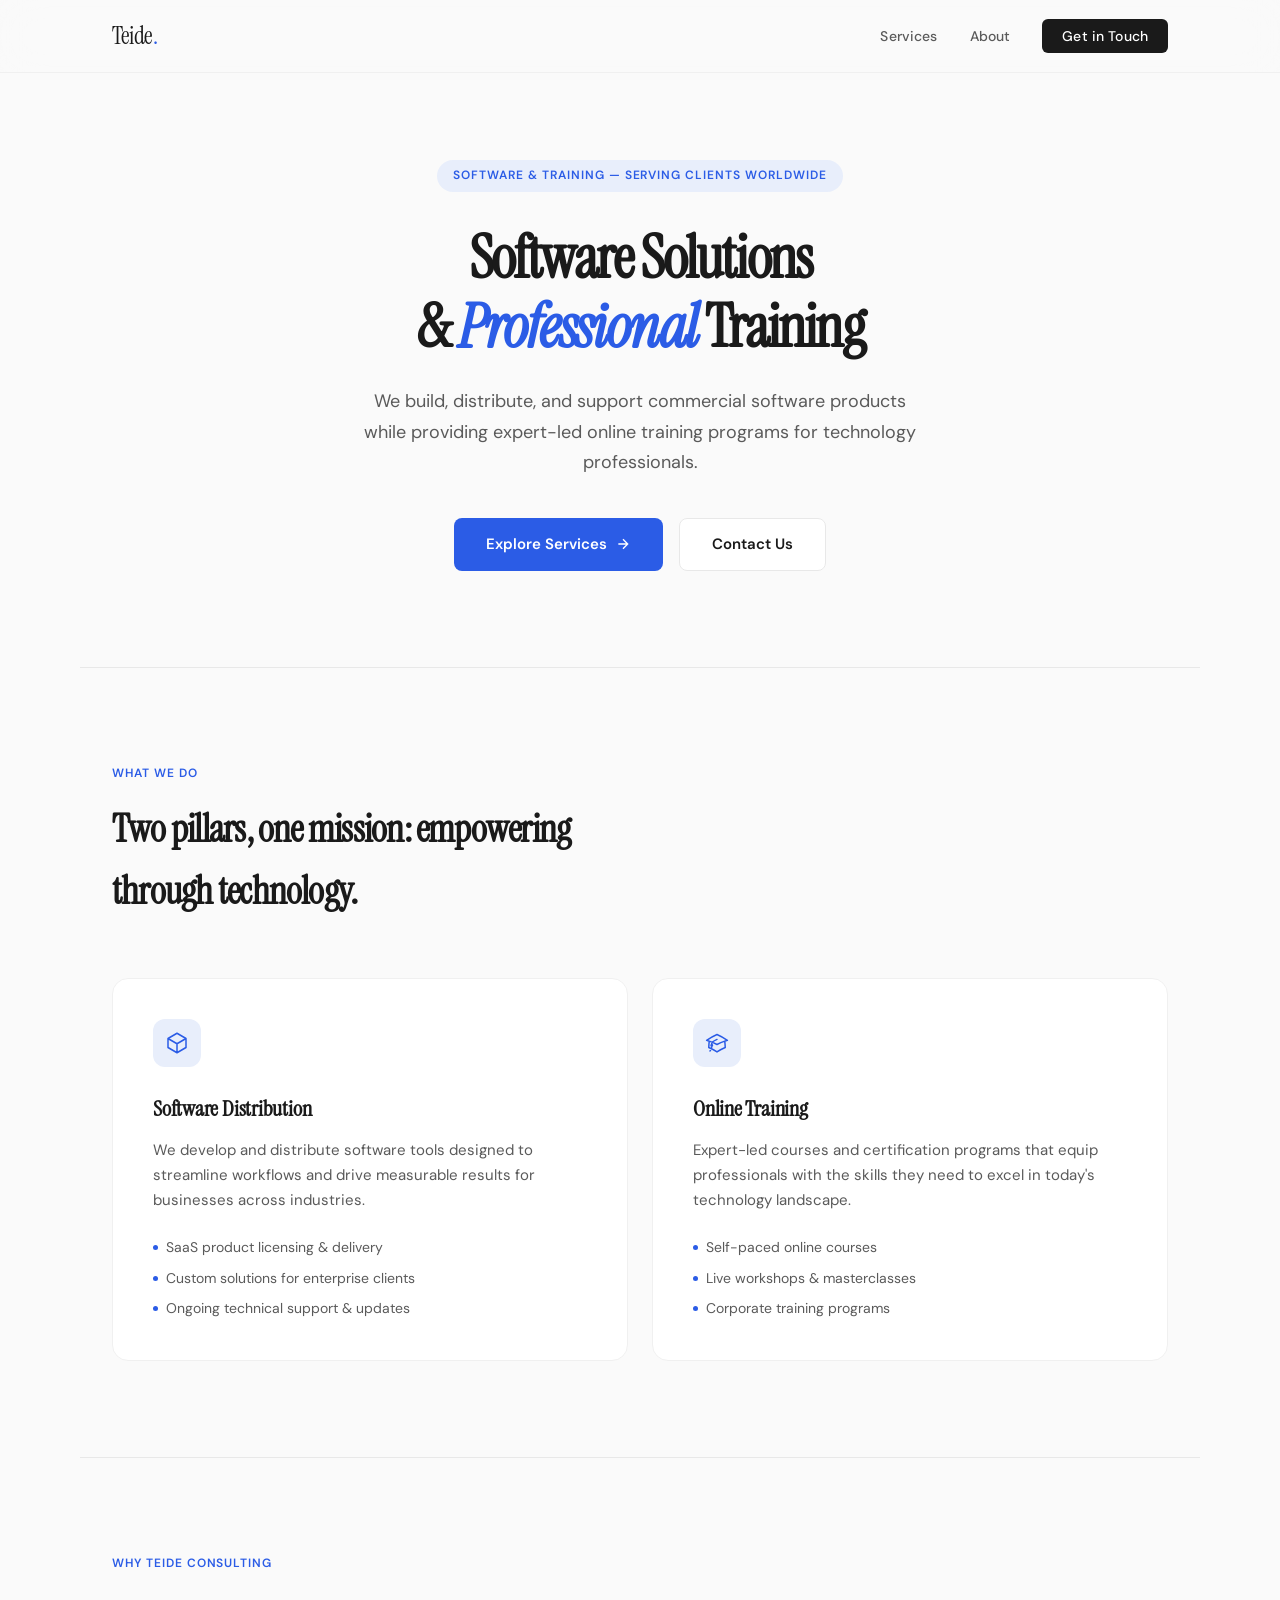
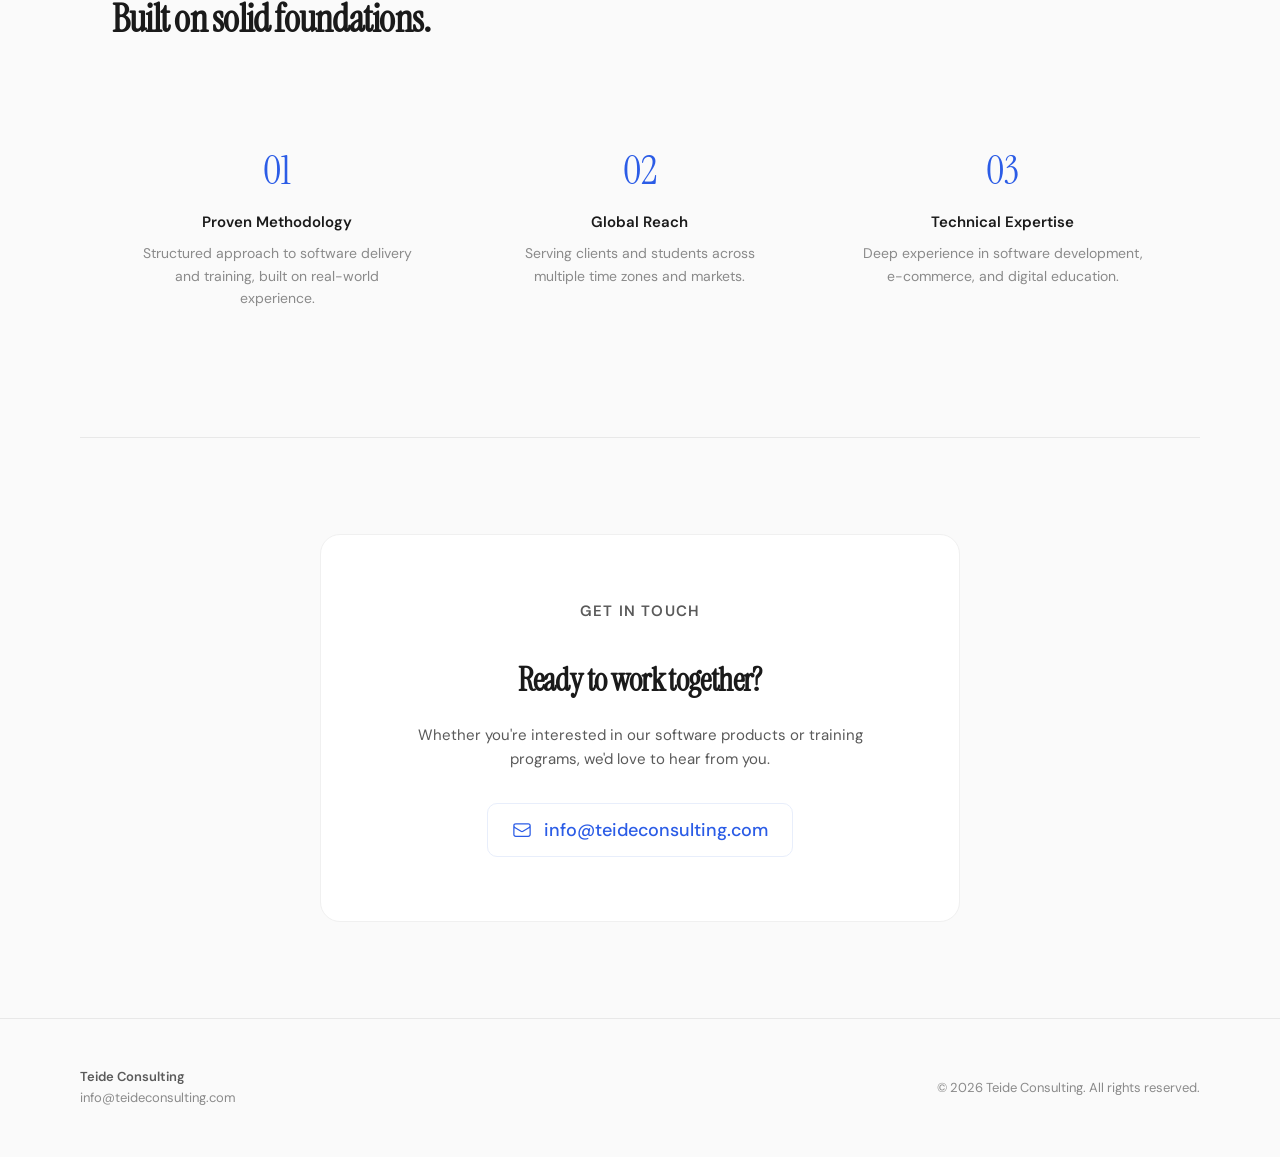
==== index.html @ 9c296a3b "Initial commit: Teide Consulting homepage" ====
<!DOCTYPE html>
<html lang="en">
<head>
  <meta charset="UTF-8">
  <meta name="viewport" content="width=device-width, initial-scale=1.0">
  <title>Teide Consulting — Software & Training Solutions</title>
  <meta name="description" content="Teide Consulting delivers commercial software solutions and professional online training programs for technology professionals worldwide.">
  <link rel="preconnect" href="https://fonts.googleapis.com">
  <link rel="preconnect" href="https://fonts.gstatic.com" crossorigin>
  <link href="https://fonts.googleapis.com/css2?family=DM+Sans:ital,opsz,wght@0,9..40,300;0,9..40,400;0,9..40,500;0,9..40,600;0,9..40,700;1,9..40,400&family=Instrument+Serif:ital@0;1&display=swap" rel="stylesheet">
  <style>
    :root {
      --color-bg: #FAFAFA;
      --color-surface: #FFFFFF;
      --color-text: #1A1A1A;
      --color-text-secondary: #5A5A5A;
      --color-text-muted: #8A8A8A;
      --color-accent: #2B5CE6;
      --color-accent-light: #E8EEFB;
      --color-border: #E8E8E8;
      --color-border-light: #F0F0F0;
      --font-display: 'Instrument Serif', Georgia, serif;
      --font-body: 'DM Sans', system-ui, sans-serif;
    }

    *, *::before, *::after { margin: 0; padding: 0; box-sizing: border-box; }

    html { scroll-behavior: smooth; }

    body {
      font-family: var(--font-body);
      color: var(--color-text);
      background: var(--color-bg);
      line-height: 1.6;
      -webkit-font-smoothing: antialiased;
    }

    /* ── NAV ── */
    nav {
      position: fixed;
      top: 0;
      left: 0;
      right: 0;
      z-index: 100;
      background: rgba(250, 250, 250, 0.85);
      backdrop-filter: blur(20px);
      -webkit-backdrop-filter: blur(20px);
      border-bottom: 1px solid var(--color-border-light);
    }

    .nav-inner {
      max-width: 1120px;
      margin: 0 auto;
      padding: 0 2rem;
      height: 72px;
      display: flex;
      align-items: center;
      justify-content: space-between;
    }

    .logo {
      font-family: var(--font-display);
      font-size: 1.5rem;
      letter-spacing: -0.02em;
      color: var(--color-text);
      text-decoration: none;
    }

    .logo span {
      color: var(--color-accent);
    }

    .nav-links {
      display: flex;
      gap: 2rem;
      list-style: none;
      align-items: center;
    }

    .nav-links a {
      font-size: 0.875rem;
      font-weight: 500;
      color: var(--color-text-secondary);
      text-decoration: none;
      letter-spacing: 0.01em;
      transition: color 0.2s;
    }

    .nav-links a:hover { color: var(--color-text); }

    .nav-cta {
      font-size: 0.875rem !important;
      font-weight: 500 !important;
      color: var(--color-surface) !important;
      background: var(--color-text);
      padding: 0.5rem 1.25rem;
      border-radius: 6px;
      transition: background 0.2s !important;
    }

    .nav-cta:hover { background: var(--color-accent) !important; color: #fff !important; }

    /* ── HERO ── */
    .hero {
      padding: 10rem 2rem 6rem;
      text-align: center;
      max-width: 800px;
      margin: 0 auto;
    }

    .hero-tag {
      display: inline-block;
      font-size: 0.75rem;
      font-weight: 600;
      letter-spacing: 0.08em;
      text-transform: uppercase;
      color: var(--color-accent);
      background: var(--color-accent-light);
      padding: 0.4rem 1rem;
      border-radius: 100px;
      margin-bottom: 2rem;
    }

    .hero h1 {
      font-family: var(--font-display);
      font-size: clamp(2.5rem, 5vw, 3.75rem);
      line-height: 1.15;
      letter-spacing: -0.03em;
      margin-bottom: 1.5rem;
      color: var(--color-text);
    }

    .hero h1 em {
      font-style: italic;
      color: var(--color-accent);
    }

    .hero p {
      font-size: 1.125rem;
      color: var(--color-text-secondary);
      max-width: 560px;
      margin: 0 auto 2.5rem;
      line-height: 1.7;
    }

    .hero-actions {
      display: flex;
      gap: 1rem;
      justify-content: center;
      flex-wrap: wrap;
    }

    .btn-primary {
      display: inline-flex;
      align-items: center;
      gap: 0.5rem;
      background: var(--color-accent);
      color: #fff;
      padding: 0.85rem 2rem;
      border-radius: 8px;
      font-size: 0.9375rem;
      font-weight: 600;
      text-decoration: none;
      transition: all 0.2s;
      border: none;
      cursor: pointer;
    }

    .btn-primary:hover { background: #1E47C2; transform: translateY(-1px); box-shadow: 0 4px 12px rgba(43, 92, 230, 0.3); }

    .btn-secondary {
      display: inline-flex;
      align-items: center;
      gap: 0.5rem;
      background: var(--color-surface);
      color: var(--color-text);
      padding: 0.85rem 2rem;
      border-radius: 8px;
      font-size: 0.9375rem;
      font-weight: 600;
      text-decoration: none;
      border: 1px solid var(--color-border);
      transition: all 0.2s;
    }

    .btn-secondary:hover { border-color: var(--color-text); transform: translateY(-1px); }

    /* ── DIVIDER ── */
    .divider {
      max-width: 1120px;
      margin: 0 auto;
      height: 1px;
      background: var(--color-border);
    }

    /* ── SERVICES ── */
    .services {
      max-width: 1120px;
      margin: 0 auto;
      padding: 6rem 2rem;
    }

    .section-label {
      font-size: 0.75rem;
      font-weight: 600;
      letter-spacing: 0.08em;
      text-transform: uppercase;
      color: var(--color-accent);
      margin-bottom: 1rem;
    }

    .section-title {
      font-family: var(--font-display);
      font-size: clamp(1.75rem, 3vw, 2.5rem);
      letter-spacing: -0.02em;
      margin-bottom: 3.5rem;
      max-width: 500px;
    }

    .services-grid {
      display: grid;
      grid-template-columns: repeat(2, 1fr);
      gap: 1.5rem;
    }

    .service-card {
      background: var(--color-surface);
      border: 1px solid var(--color-border-light);
      border-radius: 16px;
      padding: 2.5rem;
      transition: all 0.3s ease;
      position: relative;
      overflow: hidden;
    }

    .service-card::before {
      content: '';
      position: absolute;
      top: 0;
      left: 0;
      right: 0;
      height: 3px;
      background: var(--color-accent);
      opacity: 0;
      transition: opacity 0.3s;
    }

    .service-card:hover {
      border-color: var(--color-border);
      box-shadow: 0 8px 30px rgba(0,0,0,0.04);
      transform: translateY(-2px);
    }

    .service-card:hover::before { opacity: 1; }

    .service-icon {
      width: 48px;
      height: 48px;
      border-radius: 12px;
      background: var(--color-accent-light);
      display: flex;
      align-items: center;
      justify-content: center;
      margin-bottom: 1.5rem;
    }

    .service-icon svg {
      width: 24px;
      height: 24px;
      color: var(--color-accent);
    }

    .service-card h3 {
      font-family: var(--font-display);
      font-size: 1.375rem;
      margin-bottom: 0.75rem;
      letter-spacing: -0.01em;
    }

    .service-card p {
      color: var(--color-text-secondary);
      font-size: 0.9375rem;
      line-height: 1.65;
    }

    .service-features {
      margin-top: 1.5rem;
      display: flex;
      flex-direction: column;
      gap: 0.5rem;
    }

    .service-features li {
      list-style: none;
      font-size: 0.875rem;
      color: var(--color-text-secondary);
      display: flex;
      align-items: center;
      gap: 0.5rem;
    }

    .service-features li::before {
      content: '';
      width: 5px;
      height: 5px;
      border-radius: 50%;
      background: var(--color-accent);
      flex-shrink: 0;
    }

    /* ── WHY SECTION ── */
    .why {
      max-width: 1120px;
      margin: 0 auto;
      padding: 6rem 2rem;
    }

    .why-grid {
      display: grid;
      grid-template-columns: repeat(3, 1fr);
      gap: 2rem;
    }

    .why-item {
      text-align: center;
      padding: 2rem 1.5rem;
    }

    .why-number {
      font-family: var(--font-display);
      font-size: 2.5rem;
      color: var(--color-accent);
      margin-bottom: 0.5rem;
    }

    .why-item h3 {
      font-size: 0.9375rem;
      font-weight: 600;
      margin-bottom: 0.5rem;
    }

    .why-item p {
      font-size: 0.875rem;
      color: var(--color-text-muted);
      line-height: 1.6;
    }

    /* ── CONTACT ── */
    .contact {
      max-width: 1120px;
      margin: 0 auto;
      padding: 6rem 2rem;
    }

    .contact-box {
      background: var(--color-surface);
      border: 1px solid var(--color-border-light);
      border-radius: 20px;
      padding: 4rem;
      text-align: center;
      max-width: 640px;
      margin: 0 auto;
    }

    .contact-box h2 {
      font-family: var(--font-display);
      font-size: clamp(1.5rem, 3vw, 2rem);
      letter-spacing: -0.02em;
      margin-bottom: 1rem;
    }

    .contact-box p {
      color: var(--color-text-secondary);
      margin-bottom: 2rem;
      font-size: 0.9375rem;
    }

    .contact-email {
      display: inline-flex;
      align-items: center;
      gap: 0.75rem;
      font-size: 1.125rem;
      font-weight: 500;
      color: var(--color-accent);
      text-decoration: none;
      padding: 0.75rem 1.5rem;
      border: 1px solid var(--color-accent-light);
      border-radius: 10px;
      transition: all 0.2s;
    }

    .contact-email:hover {
      background: var(--color-accent-light);
    }

    /* ── FOOTER ── */
    footer {
      border-top: 1px solid var(--color-border);
      padding: 3rem 2rem;
    }

    .footer-inner {
      max-width: 1120px;
      margin: 0 auto;
      display: flex;
      justify-content: space-between;
      align-items: center;
      flex-wrap: wrap;
      gap: 1rem;
    }

    .footer-left p {
      font-size: 0.8125rem;
      color: var(--color-text-muted);
    }

    .footer-left .company-name {
      font-weight: 600;
      color: var(--color-text-secondary);
    }

    .footer-right {
      font-size: 0.8125rem;
      color: var(--color-text-muted);
    }

    /* ── MOBILE ── */
    .mobile-toggle {
      display: none;
      background: none;
      border: none;
      cursor: pointer;
      padding: 0.5rem;
    }

    .mobile-toggle span {
      display: block;
      width: 20px;
      height: 2px;
      background: var(--color-text);
      margin: 4px 0;
      transition: all 0.3s;
    }

    @media (max-width: 768px) {
      .mobile-toggle { display: block; }

      .nav-links {
        display: none;
        position: absolute;
        top: 72px;
        left: 0;
        right: 0;
        background: var(--color-bg);
        border-bottom: 1px solid var(--color-border);
        flex-direction: column;
        padding: 1.5rem 2rem;
        gap: 1.25rem;
      }

      .nav-links.open { display: flex; }

      .hero { padding: 8rem 1.5rem 4rem; }

      .services-grid { grid-template-columns: 1fr; }

      .why-grid { grid-template-columns: 1fr; gap: 0; }

      .contact-box { padding: 2.5rem 1.5rem; }

      .footer-inner { flex-direction: column; text-align: center; }
    }

    /* ── ANIMATIONS ── */
    @keyframes fadeUp {
      from { opacity: 0; transform: translateY(20px); }
      to { opacity: 1; transform: translateY(0); }
    }

    .hero-tag, .hero h1, .hero p, .hero-actions {
      animation: fadeUp 0.6s ease-out both;
    }

    .hero h1 { animation-delay: 0.1s; }
    .hero p { animation-delay: 0.2s; }
    .hero-actions { animation-delay: 0.3s; }
  </style>
</head>
<body>
  <!-- NAV -->
  <nav>
    <div class="nav-inner">
      <a href="#" class="logo">Teide<span>.</span></a>
      <button class="mobile-toggle" onclick="document.querySelector('.nav-links').classList.toggle('open')" aria-label="Toggle menu">
        <span></span><span></span><span></span>
      </button>
      <ul class="nav-links">
        <li><a href="#services">Services</a></li>
        <li><a href="#about">About</a></li>
        <li><a href="#contact" class="nav-cta">Get in Touch</a></li>
      </ul>
    </div>
  </nav>

  <!-- HERO -->
  <section class="hero">
    <div class="hero-tag">Software & Training — Serving Clients Worldwide</div>
    <h1>Software Solutions<br>& <em>Professional</em> Training</h1>
    <p>We build, distribute, and support commercial software products while providing expert-led online training programs for technology professionals.</p>
    <div class="hero-actions">
      <a href="#services" class="btn-primary">
        Explore Services
        <svg width="16" height="16" fill="none" viewBox="0 0 24 24" stroke="currentColor" stroke-width="2"><path d="M5 12h14M12 5l7 7-7 7"/></svg>
      </a>
      <a href="#contact" class="btn-secondary">Contact Us</a>
    </div>
  </section>

  <div class="divider"></div>

  <!-- SERVICES -->
  <section class="services" id="services">
    <p class="section-label">What We Do</p>
    <h2 class="section-title">Two pillars, one mission: empowering through technology.</h2>
    <div class="services-grid">
      <div class="service-card">
        <div class="service-icon">
          <svg fill="none" viewBox="0 0 24 24" stroke="currentColor" stroke-width="1.5"><path stroke-linecap="round" stroke-linejoin="round" d="m21 7.5-9-5.25L3 7.5m18 0-9 5.25m9-5.25v9l-9 5.25M3 7.5l9 5.25M3 7.5v9l9 5.25m0-9v9"/></svg>
        </div>
        <h3>Software Distribution</h3>
        <p>We develop and distribute software tools designed to streamline workflows and drive measurable results for businesses across industries.</p>
        <ul class="service-features">
          <li>SaaS product licensing & delivery</li>
          <li>Custom solutions for enterprise clients</li>
          <li>Ongoing technical support & updates</li>
        </ul>
      </div>
      <div class="service-card">
        <div class="service-icon">
          <svg fill="none" viewBox="0 0 24 24" stroke="currentColor" stroke-width="1.5"><path stroke-linecap="round" stroke-linejoin="round" d="M4.26 10.147a60.438 60.438 0 0 0-.491 6.347A48.62 48.62 0 0 1 12 20.904a48.62 48.62 0 0 1 8.232-4.41 60.46 60.46 0 0 0-.491-6.347m-15.482 0a50.636 50.636 0 0 0-2.658-.813A59.906 59.906 0 0 1 12 3.493a59.903 59.903 0 0 1 10.399 5.84c-.896.248-1.783.52-2.658.814m-15.482 0A50.717 50.717 0 0 1 12 13.489a50.702 50.702 0 0 1 7.74-3.342M6.75 15a.75.75 0 1 0 0-1.5.75.75 0 0 0 0 1.5Zm0 0v-3.675A55.378 55.378 0 0 1 12 8.443m-7.007 11.55A5.981 5.981 0 0 0 6.75 15.75v-1.5"/></svg>
        </div>
        <h3>Online Training</h3>
        <p>Expert-led courses and certification programs that equip professionals with the skills they need to excel in today's technology landscape.</p>
        <ul class="service-features">
          <li>Self-paced online courses</li>
          <li>Live workshops & masterclasses</li>
          <li>Corporate training programs</li>
        </ul>
      </div>
    </div>
  </section>

  <div class="divider"></div>

  <!-- WHY -->
  <section class="why" id="about">
    <p class="section-label">Why Teide Consulting</p>
    <h2 class="section-title">Built on solid foundations.</h2>
    <div class="why-grid">
      <div class="why-item">
        <div class="why-number">01</div>
        <h3>Proven Methodology</h3>
        <p>Structured approach to software delivery and training, built on real-world experience.</p>
      </div>
      <div class="why-item">
        <div class="why-number">02</div>
        <h3>Global Reach</h3>
        <p>Serving clients and students across multiple time zones and markets.</p>
      </div>
      <div class="why-item">
        <div class="why-number">03</div>
        <h3>Technical Expertise</h3>
        <p>Deep experience in software development, e-commerce, and digital education.</p>
      </div>
    </div>
  </section>

  <div class="divider"></div>

  <!-- CONTACT -->
  <section class="contact" id="contact">
    <div class="contact-box">
      <p class="section-label">Get in Touch</p>
      <h2>Ready to work together?</h2>
      <p>Whether you're interested in our software products or training programs, we'd love to hear from you.</p>
      <a href="mailto:info@teideconsulting.com" class="contact-email">
        <svg width="20" height="20" fill="none" viewBox="0 0 24 24" stroke="currentColor" stroke-width="1.5"><path stroke-linecap="round" stroke-linejoin="round" d="M21.75 6.75v10.5a2.25 2.25 0 0 1-2.25 2.25h-15a2.25 2.25 0 0 1-2.25-2.25V6.75m19.5 0A2.25 2.25 0 0 0 19.5 4.5h-15a2.25 2.25 0 0 0-2.25 2.25m19.5 0v.243a2.25 2.25 0 0 1-1.07 1.916l-7.5 4.615a2.25 2.25 0 0 1-2.36 0L3.32 8.91a2.25 2.25 0 0 1-1.07-1.916V6.75"/></svg>
        info@teideconsulting.com
      </a>
    </div>
  </section>

  <!-- FOOTER -->
  <footer>
    <div class="footer-inner">
      <div class="footer-left">
        <p><span class="company-name">Teide Consulting</span></p>
        <p>info@teideconsulting.com</p>
      </div>
      <div class="footer-right">
        <p>&copy; 2026 Teide Consulting. All rights reserved.</p>
      </div>
    </div>
  </footer>
</body>
</html>
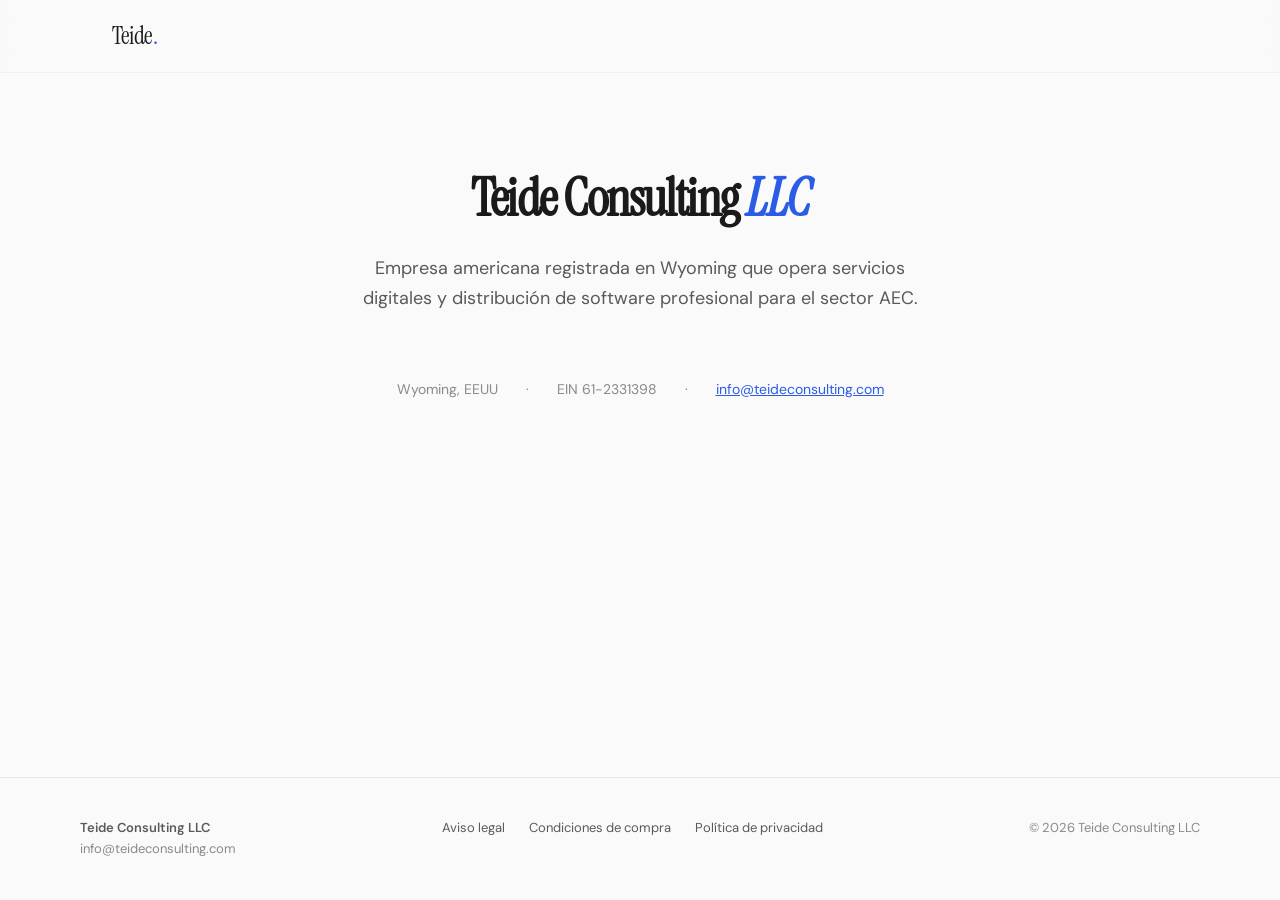
==== commit ee8ecdf2: "Borrador: portada en español, página «lee antes de continuar» y texto de pagar por transferencia Tra" ====
--- a/index.html
+++ b/index.html
@@ -1,604 +1,51 @@
 <!DOCTYPE html>
-<html lang="en">
+<html lang="es">
 <head>
   <meta charset="UTF-8">
   <meta name="viewport" content="width=device-width, initial-scale=1.0">
-  <title>Teide Consulting — Software & Training Solutions</title>
-  <meta name="description" content="Teide Consulting delivers commercial software solutions and professional online training programs for technology professionals worldwide.">
+  <title>Teide Consulting LLC</title>
+  <meta name="description" content="Teide Consulting LLC es una empresa americana registrada en Wyoming que opera servicios digitales y distribución de software profesional para el sector AEC.">
   <link rel="preconnect" href="https://fonts.googleapis.com">
   <link rel="preconnect" href="https://fonts.gstatic.com" crossorigin>
   <link href="https://fonts.googleapis.com/css2?family=DM+Sans:ital,opsz,wght@0,9..40,300;0,9..40,400;0,9..40,500;0,9..40,600;0,9..40,700;1,9..40,400&family=Instrument+Serif:ital@0;1&display=swap" rel="stylesheet">
+  <link rel="stylesheet" href="/styles.css">
   <style>
-    :root {
-      --color-bg: #FAFAFA;
-      --color-surface: #FFFFFF;
-      --color-text: #1A1A1A;
-      --color-text-secondary: #5A5A5A;
-      --color-text-muted: #8A8A8A;
-      --color-accent: #2B5CE6;
-      --color-accent-light: #E8EEFB;
-      --color-border: #E8E8E8;
-      --color-border-light: #F0F0F0;
-      --font-display: 'Instrument Serif', Georgia, serif;
-      --font-body: 'DM Sans', system-ui, sans-serif;
-    }
-
-    *, *::before, *::after { margin: 0; padding: 0; box-sizing: border-box; }
-
-    html { scroll-behavior: smooth; }
-
-    body {
-      font-family: var(--font-body);
-      color: var(--color-text);
-      background: var(--color-bg);
-      line-height: 1.6;
-      -webkit-font-smoothing: antialiased;
-    }
-
-    /* ── NAV ── */
-    nav {
-      position: fixed;
-      top: 0;
-      left: 0;
-      right: 0;
-      z-index: 100;
-      background: rgba(250, 250, 250, 0.85);
-      backdrop-filter: blur(20px);
-      -webkit-backdrop-filter: blur(20px);
-      border-bottom: 1px solid var(--color-border-light);
-    }
-
-    .nav-inner {
-      max-width: 1120px;
-      margin: 0 auto;
-      padding: 0 2rem;
-      height: 72px;
-      display: flex;
-      align-items: center;
-      justify-content: space-between;
-    }
-
-    .logo {
-      font-family: var(--font-display);
-      font-size: 1.5rem;
-      letter-spacing: -0.02em;
-      color: var(--color-text);
-      text-decoration: none;
-    }
-
-    .logo span {
-      color: var(--color-accent);
-    }
-
-    .nav-links {
-      display: flex;
-      gap: 2rem;
-      list-style: none;
-      align-items: center;
-    }
-
-    .nav-links a {
-      font-size: 0.875rem;
-      font-weight: 500;
-      color: var(--color-text-secondary);
-      text-decoration: none;
-      letter-spacing: 0.01em;
-      transition: color 0.2s;
-    }
-
-    .nav-links a:hover { color: var(--color-text); }
-
-    .nav-cta {
-      font-size: 0.875rem !important;
-      font-weight: 500 !important;
-      color: var(--color-surface) !important;
-      background: var(--color-text);
-      padding: 0.5rem 1.25rem;
-      border-radius: 6px;
-      transition: background 0.2s !important;
-    }
-
-    .nav-cta:hover { background: var(--color-accent) !important; color: #fff !important; }
-
-    /* ── HERO ── */
-    .hero {
-      padding: 10rem 2rem 6rem;
-      text-align: center;
-      max-width: 800px;
-      margin: 0 auto;
-    }
-
-    .hero-tag {
-      display: inline-block;
-      font-size: 0.75rem;
-      font-weight: 600;
-      letter-spacing: 0.08em;
-      text-transform: uppercase;
-      color: var(--color-accent);
-      background: var(--color-accent-light);
-      padding: 0.4rem 1rem;
-      border-radius: 100px;
-      margin-bottom: 2rem;
-    }
-
-    .hero h1 {
-      font-family: var(--font-display);
-      font-size: clamp(2.5rem, 5vw, 3.75rem);
-      line-height: 1.15;
-      letter-spacing: -0.03em;
-      margin-bottom: 1.5rem;
-      color: var(--color-text);
-    }
-
-    .hero h1 em {
-      font-style: italic;
-      color: var(--color-accent);
-    }
-
-    .hero p {
-      font-size: 1.125rem;
-      color: var(--color-text-secondary);
-      max-width: 560px;
-      margin: 0 auto 2.5rem;
-      line-height: 1.7;
-    }
-
-    .hero-actions {
-      display: flex;
-      gap: 1rem;
-      justify-content: center;
-      flex-wrap: wrap;
-    }
-
-    .btn-primary {
-      display: inline-flex;
-      align-items: center;
-      gap: 0.5rem;
-      background: var(--color-accent);
-      color: #fff;
-      padding: 0.85rem 2rem;
-      border-radius: 8px;
-      font-size: 0.9375rem;
-      font-weight: 600;
-      text-decoration: none;
-      transition: all 0.2s;
-      border: none;
-      cursor: pointer;
-    }
-
-    .btn-primary:hover { background: #1E47C2; transform: translateY(-1px); box-shadow: 0 4px 12px rgba(43, 92, 230, 0.3); }
-
-    .btn-secondary {
-      display: inline-flex;
-      align-items: center;
-      gap: 0.5rem;
-      background: var(--color-surface);
-      color: var(--color-text);
-      padding: 0.85rem 2rem;
-      border-radius: 8px;
-      font-size: 0.9375rem;
-      font-weight: 600;
-      text-decoration: none;
-      border: 1px solid var(--color-border);
-      transition: all 0.2s;
-    }
-
-    .btn-secondary:hover { border-color: var(--color-text); transform: translateY(-1px); }
-
-    /* ── DIVIDER ── */
-    .divider {
-      max-width: 1120px;
-      margin: 0 auto;
-      height: 1px;
-      background: var(--color-border);
-    }
-
-    /* ── SERVICES ── */
-    .services {
-      max-width: 1120px;
-      margin: 0 auto;
-      padding: 6rem 2rem;
-    }
-
-    .section-label {
-      font-size: 0.75rem;
-      font-weight: 600;
-      letter-spacing: 0.08em;
-      text-transform: uppercase;
-      color: var(--color-accent);
-      margin-bottom: 1rem;
-    }
-
-    .section-title {
-      font-family: var(--font-display);
-      font-size: clamp(1.75rem, 3vw, 2.5rem);
-      letter-spacing: -0.02em;
-      margin-bottom: 3.5rem;
-      max-width: 500px;
-    }
-
-    .services-grid {
-      display: grid;
-      grid-template-columns: repeat(2, 1fr);
-      gap: 1.5rem;
-    }
-
-    .service-card {
-      background: var(--color-surface);
-      border: 1px solid var(--color-border-light);
-      border-radius: 16px;
-      padding: 2.5rem;
-      transition: all 0.3s ease;
-      position: relative;
-      overflow: hidden;
-    }
-
-    .service-card::before {
-      content: '';
-      position: absolute;
-      top: 0;
-      left: 0;
-      right: 0;
-      height: 3px;
-      background: var(--color-accent);
-      opacity: 0;
-      transition: opacity 0.3s;
-    }
-
-    .service-card:hover {
-      border-color: var(--color-border);
-      box-shadow: 0 8px 30px rgba(0,0,0,0.04);
-      transform: translateY(-2px);
-    }
-
-    .service-card:hover::before { opacity: 1; }
-
-    .service-icon {
-      width: 48px;
-      height: 48px;
-      border-radius: 12px;
-      background: var(--color-accent-light);
-      display: flex;
-      align-items: center;
-      justify-content: center;
-      margin-bottom: 1.5rem;
-    }
-
-    .service-icon svg {
-      width: 24px;
-      height: 24px;
-      color: var(--color-accent);
-    }
-
-    .service-card h3 {
-      font-family: var(--font-display);
-      font-size: 1.375rem;
-      margin-bottom: 0.75rem;
-      letter-spacing: -0.01em;
-    }
-
-    .service-card p {
-      color: var(--color-text-secondary);
-      font-size: 0.9375rem;
-      line-height: 1.65;
-    }
-
-    .service-features {
-      margin-top: 1.5rem;
-      display: flex;
-      flex-direction: column;
-      gap: 0.5rem;
-    }
-
-    .service-features li {
-      list-style: none;
-      font-size: 0.875rem;
-      color: var(--color-text-secondary);
-      display: flex;
-      align-items: center;
-      gap: 0.5rem;
-    }
-
-    .service-features li::before {
-      content: '';
-      width: 5px;
-      height: 5px;
-      border-radius: 50%;
-      background: var(--color-accent);
-      flex-shrink: 0;
-    }
-
-    /* ── WHY SECTION ── */
-    .why {
-      max-width: 1120px;
-      margin: 0 auto;
-      padding: 6rem 2rem;
-    }
-
-    .why-grid {
-      display: grid;
-      grid-template-columns: repeat(3, 1fr);
-      gap: 2rem;
-    }
-
-    .why-item {
-      text-align: center;
-      padding: 2rem 1.5rem;
-    }
-
-    .why-number {
-      font-family: var(--font-display);
-      font-size: 2.5rem;
-      color: var(--color-accent);
-      margin-bottom: 0.5rem;
-    }
-
-    .why-item h3 {
-      font-size: 0.9375rem;
-      font-weight: 600;
-      margin-bottom: 0.5rem;
-    }
-
-    .why-item p {
-      font-size: 0.875rem;
-      color: var(--color-text-muted);
-      line-height: 1.6;
-    }
-
-    /* ── CONTACT ── */
-    .contact {
-      max-width: 1120px;
-      margin: 0 auto;
-      padding: 6rem 2rem;
-    }
-
-    .contact-box {
-      background: var(--color-surface);
-      border: 1px solid var(--color-border-light);
-      border-radius: 20px;
-      padding: 4rem;
-      text-align: center;
-      max-width: 640px;
-      margin: 0 auto;
-    }
-
-    .contact-box h2 {
-      font-family: var(--font-display);
-      font-size: clamp(1.5rem, 3vw, 2rem);
-      letter-spacing: -0.02em;
-      margin-bottom: 1rem;
-    }
-
-    .contact-box p {
-      color: var(--color-text-secondary);
-      margin-bottom: 2rem;
-      font-size: 0.9375rem;
-    }
-
-    .contact-email {
-      display: inline-flex;
-      align-items: center;
-      gap: 0.75rem;
-      font-size: 1.125rem;
-      font-weight: 500;
-      color: var(--color-accent);
-      text-decoration: none;
-      padding: 0.75rem 1.5rem;
-      border: 1px solid var(--color-accent-light);
-      border-radius: 10px;
-      transition: all 0.2s;
-    }
-
-    .contact-email:hover {
-      background: var(--color-accent-light);
-    }
-
-    /* ── FOOTER ── */
-    footer {
-      border-top: 1px solid var(--color-border);
-      padding: 3rem 2rem;
-    }
-
-    .footer-inner {
-      max-width: 1120px;
-      margin: 0 auto;
-      display: flex;
-      justify-content: space-between;
-      align-items: center;
-      flex-wrap: wrap;
-      gap: 1rem;
-    }
-
-    .footer-left p {
-      font-size: 0.8125rem;
-      color: var(--color-text-muted);
-    }
-
-    .footer-left .company-name {
-      font-weight: 600;
-      color: var(--color-text-secondary);
-    }
-
-    .footer-right {
-      font-size: 0.8125rem;
-      color: var(--color-text-muted);
-    }
-
-    /* ── MOBILE ── */
-    .mobile-toggle {
-      display: none;
-      background: none;
-      border: none;
-      cursor: pointer;
-      padding: 0.5rem;
-    }
-
-    .mobile-toggle span {
-      display: block;
-      width: 20px;
-      height: 2px;
-      background: var(--color-text);
-      margin: 4px 0;
-      transition: all 0.3s;
-    }
-
-    @media (max-width: 768px) {
-      .mobile-toggle { display: block; }
-
-      .nav-links {
-        display: none;
-        position: absolute;
-        top: 72px;
-        left: 0;
-        right: 0;
-        background: var(--color-bg);
-        border-bottom: 1px solid var(--color-border);
-        flex-direction: column;
-        padding: 1.5rem 2rem;
-        gap: 1.25rem;
-      }
-
-      .nav-links.open { display: flex; }
-
-      .hero { padding: 8rem 1.5rem 4rem; }
-
-      .services-grid { grid-template-columns: 1fr; }
-
-      .why-grid { grid-template-columns: 1fr; gap: 0; }
-
-      .contact-box { padding: 2.5rem 1.5rem; }
-
-      .footer-inner { flex-direction: column; text-align: center; }
-    }
-
-    /* ── ANIMATIONS ── */
-    @keyframes fadeUp {
-      from { opacity: 0; transform: translateY(20px); }
-      to { opacity: 1; transform: translateY(0); }
-    }
-
-    .hero-tag, .hero h1, .hero p, .hero-actions {
-      animation: fadeUp 0.6s ease-out both;
-    }
-
-    .hero h1 { animation-delay: 0.1s; }
-    .hero p { animation-delay: 0.2s; }
-    .hero-actions { animation-delay: 0.3s; }
+    body { display: flex; flex-direction: column; min-height: 100vh; }
   </style>
 </head>
 <body>
-  <!-- NAV -->
   <nav>
     <div class="nav-inner">
-      <a href="#" class="logo">Teide<span>.</span></a>
-      <button class="mobile-toggle" onclick="document.querySelector('.nav-links').classList.toggle('open')" aria-label="Toggle menu">
-        <span></span><span></span><span></span>
-      </button>
-      <ul class="nav-links">
-        <li><a href="#services">Services</a></li>
-        <li><a href="#about">About</a></li>
-        <li><a href="#contact" class="nav-cta">Get in Touch</a></li>
-      </ul>
+      <a href="/" class="logo">Teide<span>.</span></a>
     </div>
   </nav>
 
-  <!-- HERO -->
-  <section class="hero">
-    <div class="hero-tag">Software & Training — Serving Clients Worldwide</div>
-    <h1>Software Solutions<br>& <em>Professional</em> Training</h1>
-    <p>We build, distribute, and support commercial software products while providing expert-led online training programs for technology professionals.</p>
-    <div class="hero-actions">
-      <a href="#services" class="btn-primary">
-        Explore Services
-        <svg width="16" height="16" fill="none" viewBox="0 0 24 24" stroke="currentColor" stroke-width="2"><path d="M5 12h14M12 5l7 7-7 7"/></svg>
-      </a>
-      <a href="#contact" class="btn-secondary">Contact Us</a>
-    </div>
+  <section class="home-hero">
+    <h1>Teide Consulting <em>LLC</em></h1>
+    <p>Empresa americana registrada en Wyoming que opera servicios digitales y distribución de software profesional para el sector AEC.</p>
   </section>
 
-  <div class="divider"></div>
+  <p class="home-meta">
+    <span>Wyoming, EEUU</span>
+    <span>·</span>
+    <span>EIN 61-2331398</span>
+    <span>·</span>
+    <span><a href="mailto:info@teideconsulting.com">info@teideconsulting.com</a></span>
+  </p>
 
-  <!-- SERVICES -->
-  <section class="services" id="services">
-    <p class="section-label">What We Do</p>
-    <h2 class="section-title">Two pillars, one mission: empowering through technology.</h2>
-    <div class="services-grid">
-      <div class="service-card">
-        <div class="service-icon">
-          <svg fill="none" viewBox="0 0 24 24" stroke="currentColor" stroke-width="1.5"><path stroke-linecap="round" stroke-linejoin="round" d="m21 7.5-9-5.25L3 7.5m18 0-9 5.25m9-5.25v9l-9 5.25M3 7.5l9 5.25M3 7.5v9l9 5.25m0-9v9"/></svg>
-        </div>
-        <h3>Software Distribution</h3>
-        <p>We develop and distribute software tools designed to streamline workflows and drive measurable results for businesses across industries.</p>
-        <ul class="service-features">
-          <li>SaaS product licensing & delivery</li>
-          <li>Custom solutions for enterprise clients</li>
-          <li>Ongoing technical support & updates</li>
-        </ul>
-      </div>
-      <div class="service-card">
-        <div class="service-icon">
-          <svg fill="none" viewBox="0 0 24 24" stroke="currentColor" stroke-width="1.5"><path stroke-linecap="round" stroke-linejoin="round" d="M4.26 10.147a60.438 60.438 0 0 0-.491 6.347A48.62 48.62 0 0 1 12 20.904a48.62 48.62 0 0 1 8.232-4.41 60.46 60.46 0 0 0-.491-6.347m-15.482 0a50.636 50.636 0 0 0-2.658-.813A59.906 59.906 0 0 1 12 3.493a59.903 59.903 0 0 1 10.399 5.84c-.896.248-1.783.52-2.658.814m-15.482 0A50.717 50.717 0 0 1 12 13.489a50.702 50.702 0 0 1 7.74-3.342M6.75 15a.75.75 0 1 0 0-1.5.75.75 0 0 0 0 1.5Zm0 0v-3.675A55.378 55.378 0 0 1 12 8.443m-7.007 11.55A5.981 5.981 0 0 0 6.75 15.75v-1.5"/></svg>
-        </div>
-        <h3>Online Training</h3>
-        <p>Expert-led courses and certification programs that equip professionals with the skills they need to excel in today's technology landscape.</p>
-        <ul class="service-features">
-          <li>Self-paced online courses</li>
-          <li>Live workshops & masterclasses</li>
-          <li>Corporate training programs</li>
-        </ul>
-      </div>
-    </div>
-  </section>
-
-  <div class="divider"></div>
-
-  <!-- WHY -->
-  <section class="why" id="about">
-    <p class="section-label">Why Teide Consulting</p>
-    <h2 class="section-title">Built on solid foundations.</h2>
-    <div class="why-grid">
-      <div class="why-item">
-        <div class="why-number">01</div>
-        <h3>Proven Methodology</h3>
-        <p>Structured approach to software delivery and training, built on real-world experience.</p>
-      </div>
-      <div class="why-item">
-        <div class="why-number">02</div>
-        <h3>Global Reach</h3>
-        <p>Serving clients and students across multiple time zones and markets.</p>
-      </div>
-      <div class="why-item">
-        <div class="why-number">03</div>
-        <h3>Technical Expertise</h3>
-        <p>Deep experience in software development, e-commerce, and digital education.</p>
-      </div>
-    </div>
-  </section>
-
-  <div class="divider"></div>
-
-  <!-- CONTACT -->
-  <section class="contact" id="contact">
-    <div class="contact-box">
-      <p class="section-label">Get in Touch</p>
-      <h2>Ready to work together?</h2>
-      <p>Whether you're interested in our software products or training programs, we'd love to hear from you.</p>
-      <a href="mailto:info@teideconsulting.com" class="contact-email">
-        <svg width="20" height="20" fill="none" viewBox="0 0 24 24" stroke="currentColor" stroke-width="1.5"><path stroke-linecap="round" stroke-linejoin="round" d="M21.75 6.75v10.5a2.25 2.25 0 0 1-2.25 2.25h-15a2.25 2.25 0 0 1-2.25-2.25V6.75m19.5 0A2.25 2.25 0 0 0 19.5 4.5h-15a2.25 2.25 0 0 0-2.25 2.25m19.5 0v.243a2.25 2.25 0 0 1-1.07 1.916l-7.5 4.615a2.25 2.25 0 0 1-2.36 0L3.32 8.91a2.25 2.25 0 0 1-1.07-1.916V6.75"/></svg>
-        info@teideconsulting.com
-      </a>
-    </div>
-  </section>
-
-  <!-- FOOTER -->
   <footer>
     <div class="footer-inner">
       <div class="footer-left">
-        <p><span class="company-name">Teide Consulting</span></p>
+        <p><span class="company-name">Teide Consulting LLC</span></p>
         <p>info@teideconsulting.com</p>
       </div>
+      <div class="footer-legal">
+        <a href="/aviso-legal">Aviso legal</a>
+        <a href="/condiciones-de-compra">Condiciones de compra</a>
+        <a href="/politica-de-privacidad">Política de privacidad</a>
+      </div>
       <div class="footer-right">
-        <p>&copy; 2026 Teide Consulting. All rights reserved.</p>
+        <p>&copy; 2026 Teide Consulting LLC</p>
       </div>
     </div>
   </footer>
--- a/styles.css
+++ b/styles.css
@@ -0,0 +1,275 @@
+:root {
+  --color-bg: #FAFAFA;
+  --color-surface: #FFFFFF;
+  --color-text: #1A1A1A;
+  --color-text-secondary: #5A5A5A;
+  --color-text-muted: #8A8A8A;
+  --color-accent: #2B5CE6;
+  --color-accent-light: #E8EEFB;
+  --color-border: #E8E8E8;
+  --color-border-light: #F0F0F0;
+  --font-display: 'Instrument Serif', Georgia, serif;
+  --font-body: 'DM Sans', system-ui, sans-serif;
+}
+
+*, *::before, *::after { margin: 0; padding: 0; box-sizing: border-box; }
+
+html { scroll-behavior: smooth; }
+
+body {
+  font-family: var(--font-body);
+  color: var(--color-text);
+  background: var(--color-bg);
+  line-height: 1.6;
+  -webkit-font-smoothing: antialiased;
+}
+
+a { color: var(--color-accent); }
+
+/* ── NAV ── */
+nav {
+  position: sticky;
+  top: 0;
+  z-index: 100;
+  background: rgba(250, 250, 250, 0.85);
+  backdrop-filter: blur(20px);
+  -webkit-backdrop-filter: blur(20px);
+  border-bottom: 1px solid var(--color-border-light);
+}
+
+.nav-inner {
+  max-width: 1120px;
+  margin: 0 auto;
+  padding: 0 2rem;
+  height: 72px;
+  display: flex;
+  align-items: center;
+  justify-content: space-between;
+}
+
+.logo {
+  font-family: var(--font-display);
+  font-size: 1.5rem;
+  letter-spacing: -0.02em;
+  color: var(--color-text);
+  text-decoration: none;
+}
+
+.logo span { color: var(--color-accent); }
+
+/* ── CONTENT ── */
+main {
+  max-width: 720px;
+  margin: 0 auto;
+  padding: 4rem 2rem 5rem;
+}
+
+main h1 {
+  font-family: var(--font-display);
+  font-size: clamp(2rem, 4vw, 2.75rem);
+  line-height: 1.2;
+  letter-spacing: -0.02em;
+  margin-bottom: 1rem;
+  color: var(--color-text);
+}
+
+main h2 {
+  font-family: var(--font-display);
+  font-size: 1.5rem;
+  letter-spacing: -0.01em;
+  margin-top: 2.5rem;
+  margin-bottom: 0.75rem;
+}
+
+main h3 {
+  font-size: 1rem;
+  font-weight: 600;
+  margin-top: 1.75rem;
+  margin-bottom: 0.5rem;
+}
+
+main p {
+  color: var(--color-text-secondary);
+  font-size: 1rem;
+  margin-bottom: 1rem;
+}
+
+main ul, main ol {
+  color: var(--color-text-secondary);
+  padding-left: 1.25rem;
+  margin-bottom: 1rem;
+}
+
+main li { margin-bottom: 0.35rem; }
+
+main strong { color: var(--color-text); }
+
+.lead {
+  font-size: 1.125rem;
+  color: var(--color-text-secondary);
+  margin-bottom: 2rem;
+}
+
+.meta {
+  font-size: 0.875rem;
+  color: var(--color-text-muted);
+  margin-top: 3rem;
+  padding-top: 1.5rem;
+  border-top: 1px solid var(--color-border-light);
+}
+
+/* ── PRE-CHECKOUT PAGE ── */
+.step {
+  background: var(--color-surface);
+  border: 1px solid var(--color-border-light);
+  border-radius: 12px;
+  padding: 1.5rem 1.75rem;
+  margin-bottom: 1rem;
+}
+
+.step h3 {
+  margin-top: 0;
+  font-family: var(--font-body);
+  font-size: 0.75rem;
+  font-weight: 600;
+  letter-spacing: 0.08em;
+  text-transform: uppercase;
+  color: var(--color-accent);
+  margin-bottom: 0.5rem;
+}
+
+.step p {
+  margin-bottom: 0;
+  color: var(--color-text);
+  font-size: 0.9375rem;
+}
+
+.step p + p { margin-top: 0.5rem; }
+
+.warning {
+  background: #FFF7E6;
+  border-color: #F5D678;
+}
+
+.cta-wrap {
+  margin-top: 2.5rem;
+  text-align: center;
+}
+
+.btn-primary {
+  display: inline-block;
+  background: var(--color-accent);
+  color: #fff;
+  padding: 1rem 2.5rem;
+  border-radius: 10px;
+  font-size: 1rem;
+  font-weight: 600;
+  text-decoration: none;
+  transition: all 0.2s;
+}
+
+.btn-primary:hover {
+  background: #1E47C2;
+  transform: translateY(-1px);
+  box-shadow: 0 4px 12px rgba(43, 92, 230, 0.25);
+}
+
+.accept-note {
+  display: block;
+  font-size: 0.8125rem;
+  color: var(--color-text-muted);
+  margin-top: 1rem;
+}
+
+/* ── HOME ── */
+.home-hero {
+  max-width: 720px;
+  margin: 0 auto;
+  padding: 6rem 2rem 4rem;
+  text-align: center;
+}
+
+.home-hero h1 {
+  font-family: var(--font-display);
+  font-size: clamp(2.25rem, 5vw, 3.25rem);
+  line-height: 1.15;
+  letter-spacing: -0.03em;
+  margin-bottom: 1.5rem;
+}
+
+.home-hero h1 em {
+  font-style: italic;
+  color: var(--color-accent);
+}
+
+.home-hero p {
+  font-size: 1.125rem;
+  color: var(--color-text-secondary);
+  line-height: 1.7;
+  max-width: 560px;
+  margin: 0 auto;
+}
+
+.home-meta {
+  max-width: 720px;
+  margin: 0 auto;
+  padding: 0 2rem 4rem;
+  text-align: center;
+  font-size: 0.875rem;
+  color: var(--color-text-muted);
+}
+
+.home-meta span { display: inline-block; margin: 0 0.75rem; }
+
+/* ── FOOTER ── */
+footer {
+  border-top: 1px solid var(--color-border);
+  padding: 2.5rem 2rem;
+  margin-top: auto;
+}
+
+.footer-inner {
+  max-width: 1120px;
+  margin: 0 auto;
+  display: flex;
+  justify-content: space-between;
+  align-items: flex-start;
+  flex-wrap: wrap;
+  gap: 2rem;
+}
+
+.footer-left p {
+  font-size: 0.8125rem;
+  color: var(--color-text-muted);
+  margin: 0;
+}
+
+.footer-left .company-name {
+  font-weight: 600;
+  color: var(--color-text-secondary);
+}
+
+.footer-legal {
+  display: flex;
+  gap: 1.5rem;
+  flex-wrap: wrap;
+}
+
+.footer-legal a {
+  font-size: 0.8125rem;
+  color: var(--color-text-secondary);
+  text-decoration: none;
+}
+
+.footer-legal a:hover { color: var(--color-accent); }
+
+.footer-right {
+  font-size: 0.8125rem;
+  color: var(--color-text-muted);
+}
+
+@media (max-width: 640px) {
+  main { padding: 2.5rem 1.5rem 4rem; }
+  .home-hero { padding: 4rem 1.5rem 3rem; }
+  .footer-inner { flex-direction: column; text-align: left; }
+}
